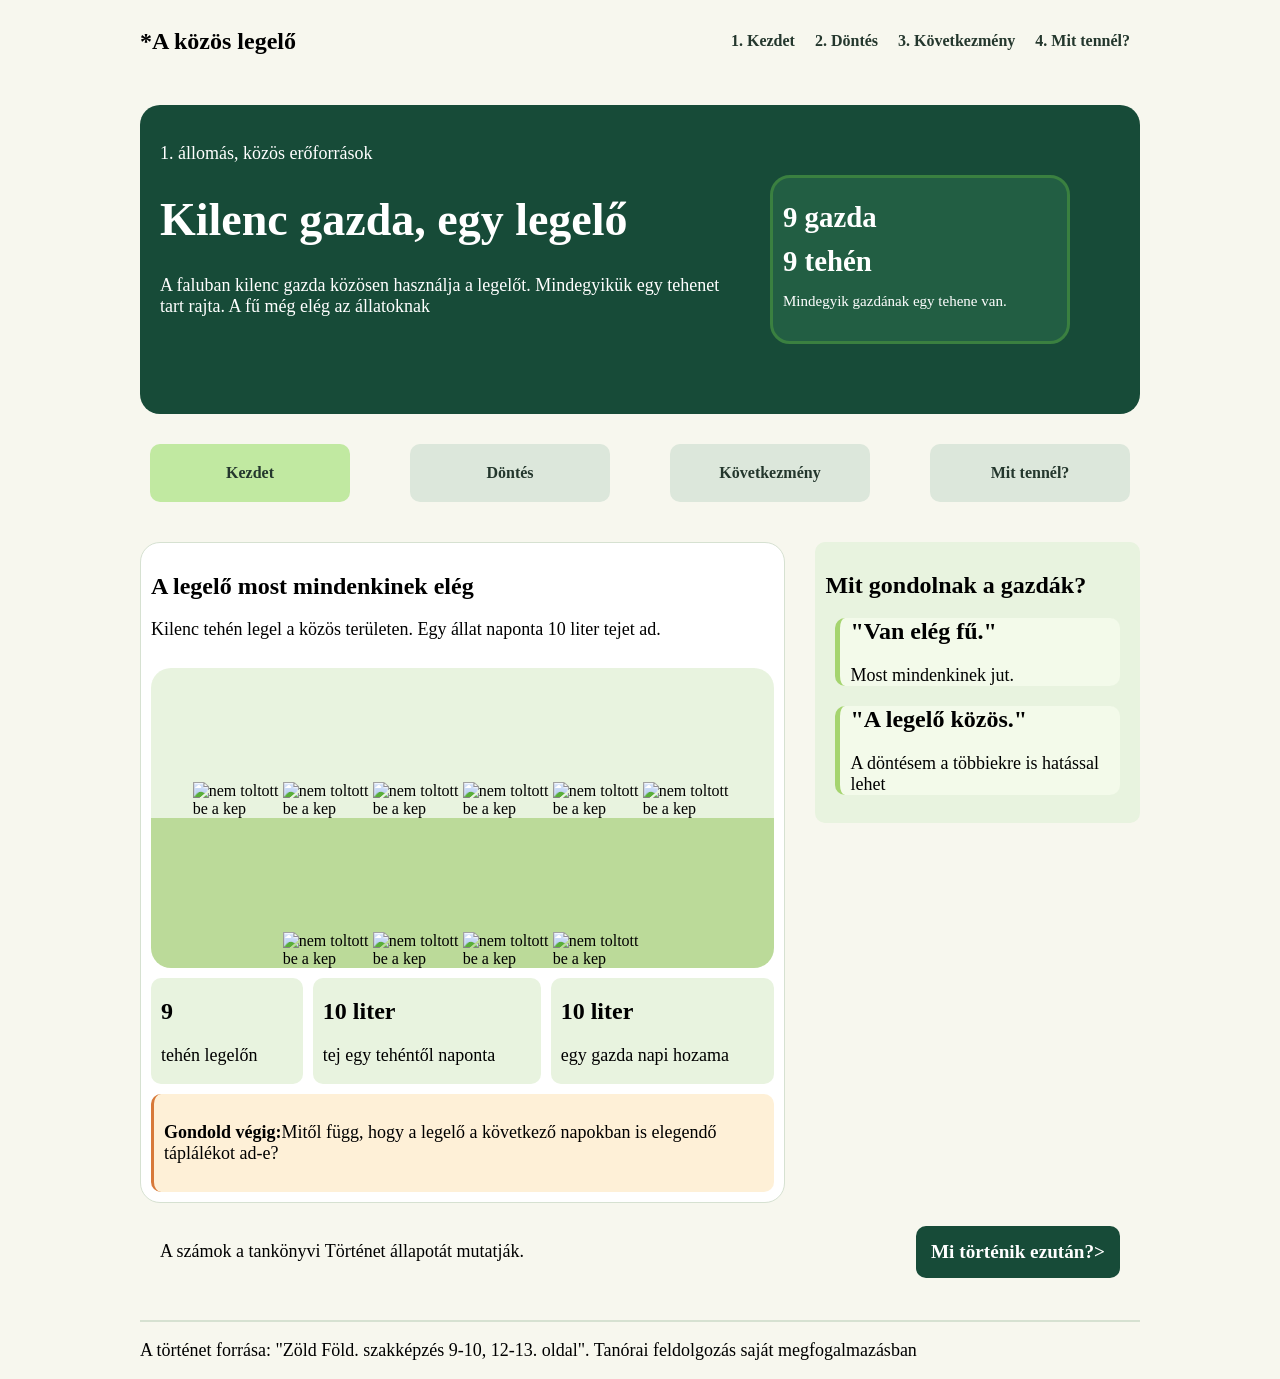
==== dontes.html @ c6a5a159 "elsoOldal kesz, tobbi elkezdete" ====
<!doctype html>
<html lang="hu">
  <head>
    <meta charset="UTF-8" />
    <meta name="viewport" content="width=device-width, initial-scale=1.0" />
    <title>Finta Károly</title>
    <link rel="stylesheet" href="style.css" />
  </head>
  <body>
    <main>
      <nav>
        <div>
          <h2 id="csillag">*</h2>
          <h2>A közös legelő</h2>
        </div>
        <div>
          <a href="index.html">1. Kezdet</a>
          <a href="dontes.html">2. Döntés</a>
          <a href="kovetkezmeny.html">3. Következmény</a>
          <a href="reflexio.html">4. Mit tennél?</a>
        </div>
      </nav>
      <header>
        <div id="focim">
          <p id="kicsiZold">1. állomás, közös erőforrások</p>
          <h1>Kilenc gazda, egy legelő</h1>
          <p>
            A faluban kilenc gazda közösen használja a legelőt. Mindegyikük egy
            tehenet tart rajta. A fű még elég az állatoknak
          </p>
        </div>
        <div id="focimMelleklet">
          <div id="bekeretezett">
            <h2 class="zoldh1">9 gazda</h2>
            <h2 class="zoldh1">9 tehén</h2>
            <p>Mindegyik gazdának egy tehene van.</p>
          </div>
        </div>
      </header>
      <nav id="nav2">
        <div class="nav2linkek" id="active">
          <a href="./index.html" class="masikLinkek">Kezdet</a>
        </div>
        <div class="nav2linkek">
          <a href="./dontes.html" class="masikLinkek">Döntés</a>
        </div>
        <div class="nav2linkek">
          <a href="./kovetkezmeny.html" class="masikLinkek">Következmény</a>
        </div>
        <div class="nav2linkek">
          <a href="./reflexio.html" class="masikLinkek">Mit tennél?</a>
        </div>
      </nav>
      <section>
        <div id="adatok">
          <div id="sectionCim">
            <h2>A legelő most mindenkinek elég</h2>
            <p>
              Kilenc tehén legel a közös területen. Egy állat naponta 10 liter
              tejet ad.
            </p>
          </div>
          <div id="tehenek">
            <img
              src="./assets/tehen.svg"
              alt="nem toltott be a kep"
              class="tehen"
            />
            <img
              src="./assets/tehen.svg"
              alt="nem toltott be a kep"
              class="tehen"
            />
            <img
              src="./assets/tehen.svg"
              alt="nem toltott be a kep"
              class="tehen"
            />
            <img
              src="./assets/tehen.svg"
              alt="nem toltott be a kep"
              class="tehen"
            />
            <img
              src="./assets/tehen.svg"
              alt="nem toltott be a kep"
              class="tehen"
            />
            <img
              src="./assets/tehen.svg"
              alt="nem toltott be a kep"
              class="tehen"
            />
            <img
              src="./assets/tehen.svg"
              alt="nem toltott be a kep"
              class="tehen"
            />
            <img
              src="./assets/tehen.svg"
              alt="nem toltott be a kep"
              class="tehen"
            />
            <img
              src="./assets/tehen.svg"
              alt="nem toltott be a kep"
              class="tehen"
            />
            <img
              src="./assets/tehen.svg"
              alt="nem toltott be a kep"
              class="tehen"
            />
          </div>
          <div class="hozzaSzolas">
            <h2>9</h2>
            <p>tehén legelőn</p>
          </div>
          <div class="hozzaSzolas">
            <h2>10 liter</h2>
            <p>tej egy tehéntől naponta</p>
          </div>
          <div class="hozzaSzolas">
            <h2>10 liter</h2>
            <p>egy gazda napi hozama</p>
          </div>
          <div id="figyelmeztetes">
            <p>
              <strong>Gondold végig:</strong>Mitől függ, hogy a legelő a
              következő napokban is elegendő táplálékot ad-e?
            </p>
          </div>
        </div>
        <aside>
          <div id="asideHatter">
            <h2>Mit gondolnak a gazdák?</h2>
            <div class="asideTartalom">
              <h2>"Van elég fű."</h2>
              <p>Most mindenkinek jut.</p>
            </div>
            <div class="asideTartalom">
              <h2>"A legelő közös."</h2>
              <p>A döntésem a többiekre is hatással lehet</p>
            </div>
          </div>
        </aside>
      </section>
      <div id="gondolat">
        <p>A számok a tankönyvi Történet állapotát mutatják.</p>
        <a href="./dontes.html">Mi történik ezután?></a>
      </div>
      <footer>
        <p>
          A történet forrása: "Zöld Föld. szakképzés 9-10, 12-13. oldal".
          Tanórai feldolgozás saját megfogalmazásban
        </p>
      </footer>
    </main>
  </body>
</html>
---- style.css ----
*{
    box-sizing: border-box;
    font-family: Segoe UI;
}
* p{
    font-size: large;
}
body {
    background-color: #f7f7ee;
}
main {
    max-width: 1000px;
    margin: auto;
}

nav {
    display: flex;
    justify-content: space-between;
    align-items: center;
    margin-bottom: 30px;
}
nav a {
    color:#24372d ;
    text-decoration: none;
    border-radius: 20px;
    margin: 10px;
    font-weight: bold;
}
#nav2 {
    justify-content: space-between;
}
#nav2 a{
    text-decoration: none;
    color: #24372d;
    font-weight: bold;
}
.nav2linkek{
    background-color: #dce7db;
    padding: 10px;
    flex: 0 1 200px;
    margin: 10px;
    display: flex;
    justify-content: center;
    border-radius: 10px;
}
#active {
    background-color: #c1e9a1;
}
nav div{
    display: flex;
    flex-direction: row;
}

header {
    display: flex;
    flex-direction: row;
    background-color: #174b38;
    margin-bottom: 20px;
    color: white;
    border-radius: 20px;
    padding: 20px;
}
header h1{
    font-size: 46px;
    margin-bottom: 10;
    line-height: 50px
}

#bekeretezett{
    margin: 50px;
    line-height: 10px;
    border: solid #3a8040;
    background-color: #3a805957;
    border-radius: 20px;
    padding: 10px;
}
#bekeretezett p{
      font-size: 15px;
      padding-bottom: 10px;
      margin-top: 20px;
      font-weight: normal;
}
#bekeretezett h2{
    padding-bottom: 10px;
    margin-bottom: 10px;
}
#bekeretezett {
    font-size: larger;
    font-weight: bold;
}
#focimMelleklet {
    flex: 0 0 400px;
}
#focim {
    flex: 1 1 auto;

}

section {
    display: flex;
    flex-direction: row;
    justify-content: space-between;
    gap: 30px;
}
section img {
    max-width: 90px;
    
}
#adatok{
    padding: 10px;
    gap: 10px;
    background-color: #fff;
    border:solid #d6e1d1 1px;
    border-radius: 20px;
    flex: 1 1 700px;
    display: flex;
    flex-wrap: wrap;
    justify-content: space-evenly;
}
#tehenek {
    flex: 1 1 680px;
    background: linear-gradient(to bottom, #e8f3df 50%, #bbda99 50%);
    min-height: 300px;
    border-radius: 20px;
    display: flex;
    flex-wrap: wrap;
    align-items: flex-end;
    justify-content: center;
}
#sectionCim{
    flex: 1 1 auto;
}
.hozzaSzolas{
    background-color: #e8f3df;
    padding-inline: 10px;
    border-radius: 10px;
    flex: 1 1 auto;
}
#figyelmeztetes{
    background-color: #f7b12f31;
    padding: 10px;
    border-radius: 10px;
    flex: 1 1 auto;
    border-left: solid #d77939 ;
}
aside{
    flex: 1 1 auto;
}
#asideHatter{
    background-color: #e8f3df;
    padding: 10px;
    border-radius: 10px;
    
}
.asideTartalom{
    background-color: #f3faea;
    border-left: solid rgb(165, 212, 111) 5px;
    border-radius: 10px;
    padding-inline: 10px;
    margin: 10px;
}
#gondolat {
    flex: 0 0 1000px;
    display: flex;
    justify-content: space-between;
    align-items: center;
    padding: 20px;
}
#gondolat a{
    text-decoration: none;
    font-size: larger;
    font-weight: bold;
    color: white;
    background-color: #174b38;
    padding: 15px;
    border-radius: 10px;
}
footer {
    border-top: solid #d6e1d1 2px;
    margin-top: 20px;
}

@media screen and (max-width:800px) {
    section {
        flex-wrap: wrap;
    }
    header {
        flex-wrap: wrap;
    }
    #focimMelleklet {
        flex: 1 1 auto;
    }
    nav {
        flex-wrap: wrap;
        justify-content:center;
    }
    .nav2linkek {
        flex: 0 0 100%;

    }

}
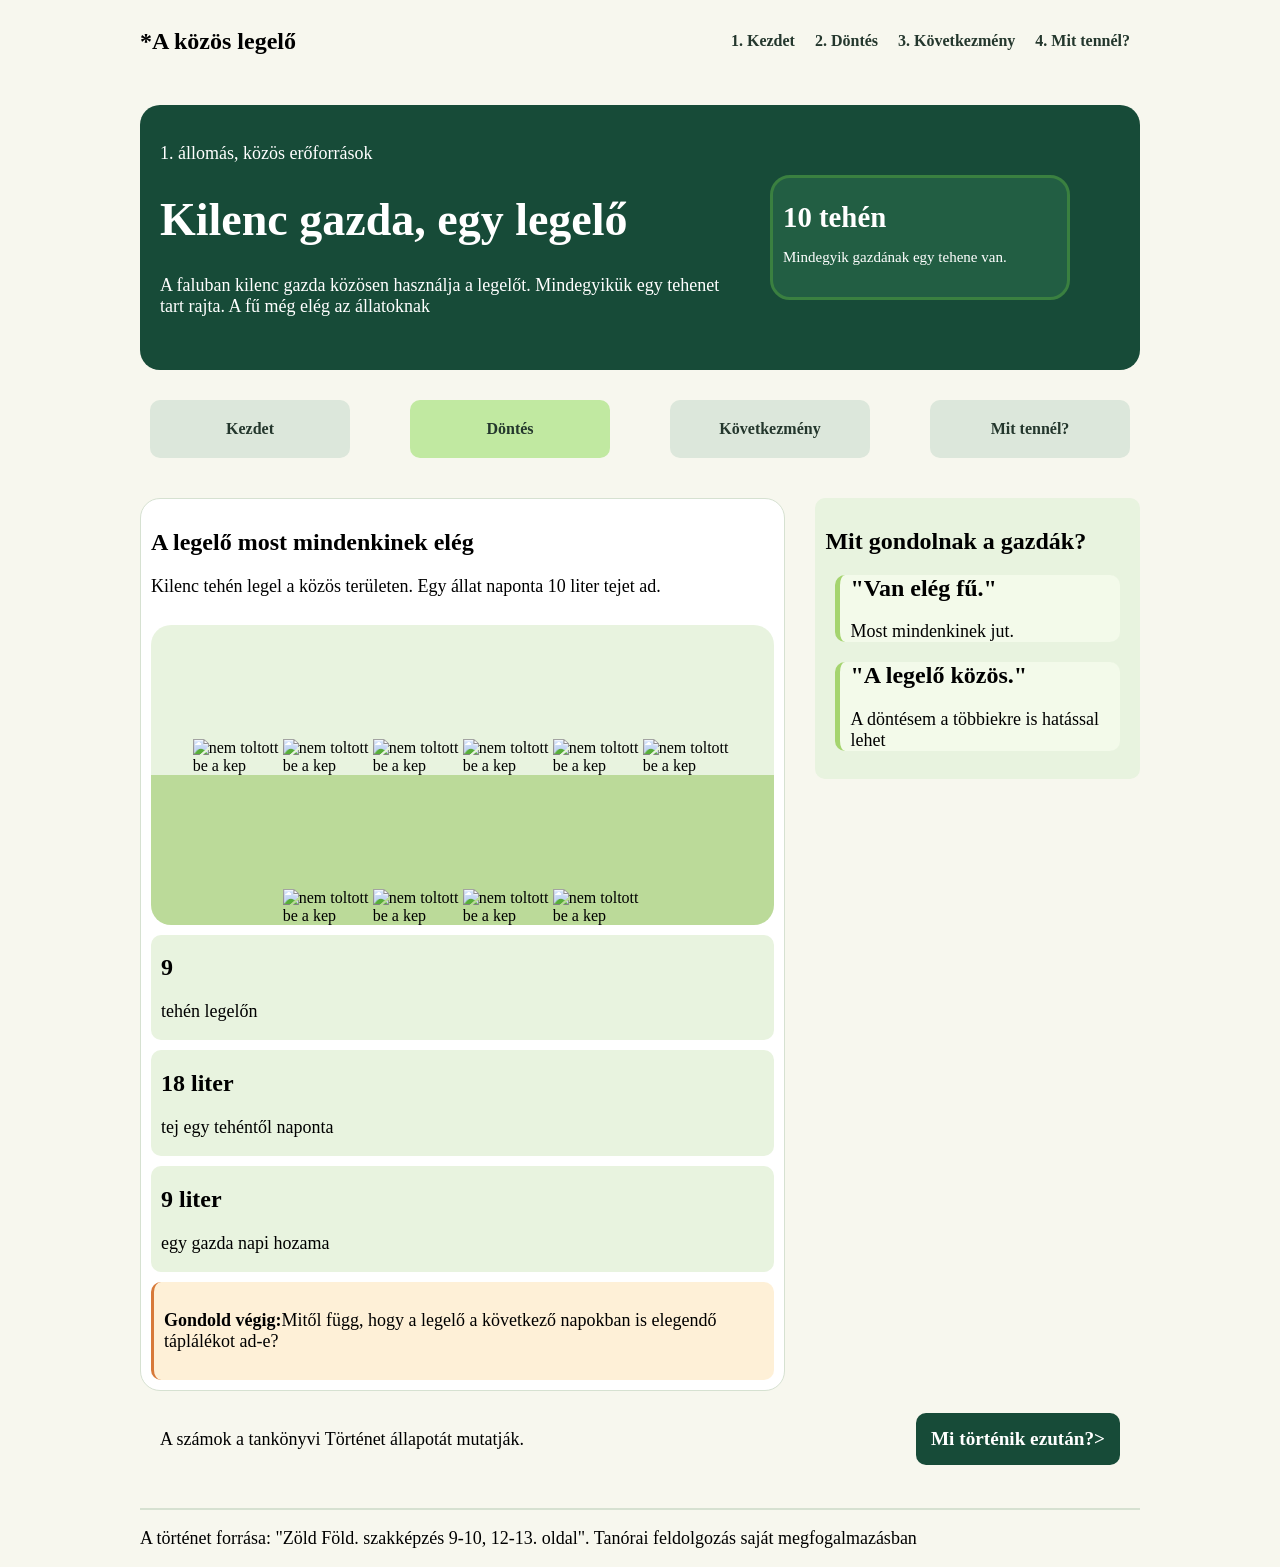
==== commit 95eb7829: "urlap kesz" ====
--- a/dontes.html
+++ b/dontes.html
@@ -31,17 +31,16 @@
         </div>
         <div id="focimMelleklet">
           <div id="bekeretezett">
-            <h2 class="zoldh1">9 gazda</h2>
-            <h2 class="zoldh1">9 tehén</h2>
+            <h2 class="zoldh1">10 tehén</h2>
             <p>Mindegyik gazdának egy tehene van.</p>
           </div>
         </div>
       </header>
       <nav id="nav2">
-        <div class="nav2linkek" id="active">
+        <div class="nav2linkek" >
           <a href="./index.html" class="masikLinkek">Kezdet</a>
         </div>
-        <div class="nav2linkek">
+        <div class="nav2linkek" id="active">
           <a href="./dontes.html" class="masikLinkek">Döntés</a>
         </div>
         <div class="nav2linkek">
@@ -110,6 +109,7 @@
               src="./assets/tehen.svg"
               alt="nem toltott be a kep"
               class="tehen"
+              id="sok"
             />
           </div>
           <div class="hozzaSzolas">
@@ -117,11 +117,11 @@
             <p>tehén legelőn</p>
           </div>
           <div class="hozzaSzolas">
-            <h2>10 liter</h2>
+            <h2>18 liter</h2>
             <p>tej egy tehéntől naponta</p>
           </div>
           <div class="hozzaSzolas">
-            <h2>10 liter</h2>
+            <h2>9 liter</h2>
             <p>egy gazda napi hozama</p>
           </div>
           <div id="figyelmeztetes">
--- a/style.css
+++ b/style.css
@@ -42,6 +42,9 @@
     display: flex;
     justify-content: center;
     border-radius: 10px;
+}
+.nav2linkek:hover{
+    background-color: #c1e9a1;
 }
 #active {
     background-color: #c1e9a1;
@@ -179,7 +182,36 @@
     border-top: solid #d6e1d1 2px;
     margin-top: 20px;
 }
-
+#sok{
+    outline-color: orange;
+}
+.indoklas {
+    display: flex;
+    flex-wrap: wrap;
+}
+.indoklas label{
+    padding: 10px;
+}
+#indok {
+    flex: 1 0 400px;
+}
+#bekuldes{
+    padding: 10px;
+    background-color:#174b38 ;
+    border-radius: 10px;
+    color: white;
+    font-weight: bolder;
+}
+legend h2 {
+    font-size: medium;
+    flex: 1 0 400px;
+}
+.urlapKerdesek{
+    flex: 1 0 400px;
+}
+#adatok{
+    display: grid;
+}
 @media screen and (max-width:800px) {
     section {
         flex-wrap: wrap;
